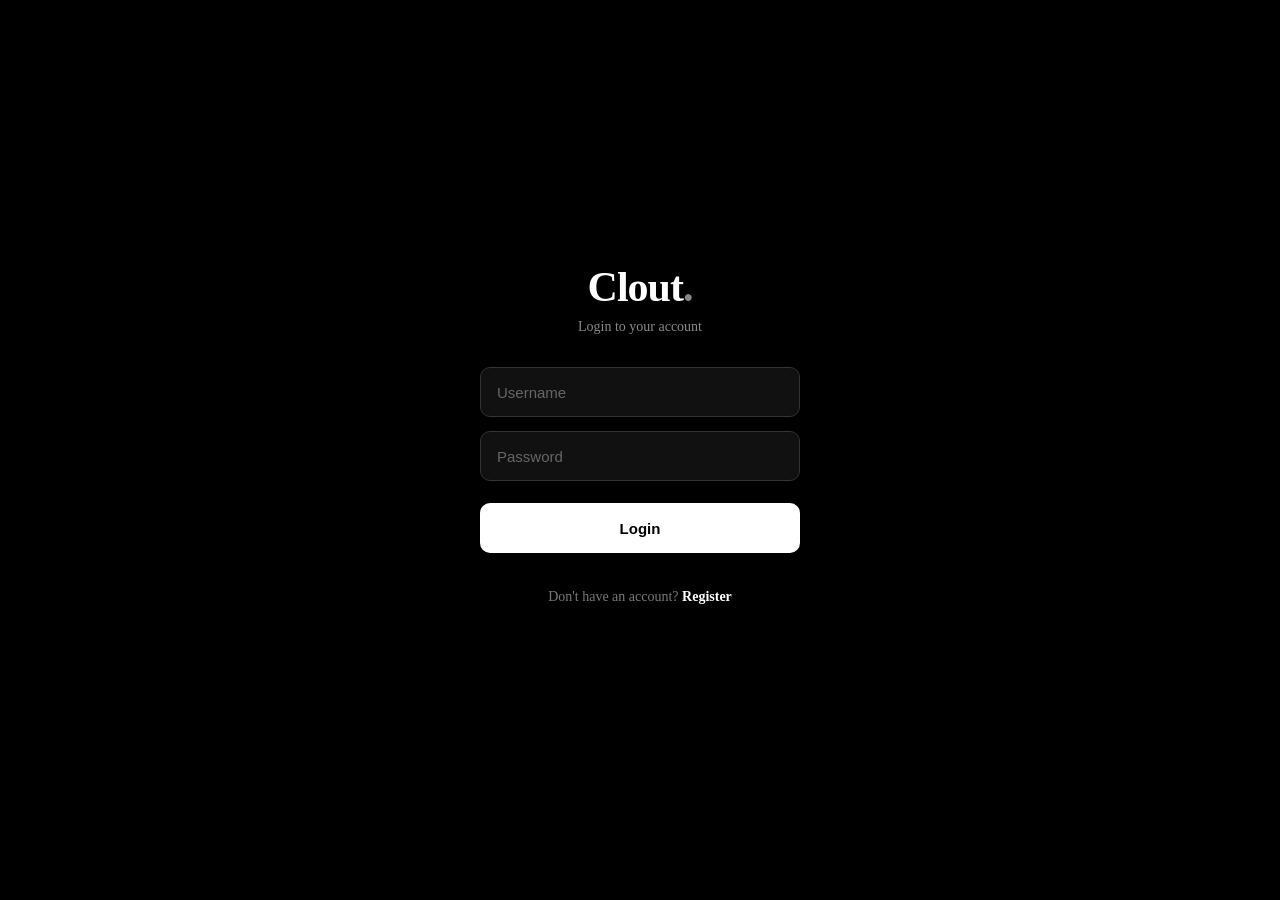
==== templates/login.html @ d1ea8afc "Initial commit" ====
<!DOCTYPE html>
<html lang="en">
<head>
    <meta charset="UTF-8">
    <meta name="viewport" content="width=device-width, initial-scale=1.0">

    <title>Login - Clout</title>

    <link rel="stylesheet" href="/static/style.css">
</head>

<body>

    <div class="login-container">

        <h1>Clout</h1>
        <p>Login to your account</p>

        <form id="loginForm">

            <input
                type="text"
                id="username"
                placeholder="Username"
                required
            >

            <input
                type="password"
                id="password"
                placeholder="Password"
                required
            >

            <button type="submit">
                Login
            </button>
            <p class="auth-switch">
    Don't have an account?
    <a href="/register">Register</a>
</p>

        </form>

        <p id="errorMessage"></p>

    </div>

    <script src="/static/login.js"></script>

</body>
</html>
---- static/style.css ----
/* =========================
   Responsive Design
========================= */

/* Tablet */
@media (max-width: 768px) {

    .chat-container {
        max-width: 100%;
        height: 100vh;
    }

    .chat-header {
        height: 65px;
        padding: 0 15px;
    }

    .room-info {
        gap: 10px;
    }

    .room-info h1 {
        font-size: 19px;
    }

    .room-info p {
        font-size: 12px;
    }

    .chat-messages {
        padding: 15px;
    }

    #messages .message {
        max-width: 80%;
    }

    .chat-input-area {
        padding: 10px 15px;
    }
}


/* Mobile */
@media (max-width: 480px) {

    .chat-header {
        height: 60px;
        padding: 0 10px;
    }

    .room-info {
        gap: 8px;
    }

    .room-info h1 {
        font-size: 17px;
    }

    .room-info p {
        font-size: 11px;
    }

    .back-button,
    .menu-button {
        width: 36px;
        height: 36px;
        font-size: 18px;
    }

    .chat-messages {
        padding: 12px 10px;
    }

    #messages {
        gap: 8px;
    }

    #messages .message {
    max-width: 85%;
    padding: 9px 12px;
    font-size: 14px;
    overflow-wrap: anywhere;
}

    .chat-input-area {
        min-height: 65px;
        padding: 8px 10px;
        gap: 8px;
    }

    #messageText {
        height: 42px;
        padding: 0 14px;
        font-size: 14px;
    }

    #sendButton {
        width: 42px;
        height: 42px;
        font-size: 16px;
    }


    /* Login / Register */

    .login-container {
        max-width: 100%;
        padding: 25px 20px;
    }

    .login-container h1 {
        font-size: 36px;
    }

    .login-container > p {
        font-size: 13px;
        margin-bottom: 25px;
    }

    #loginForm {
        gap: 12px;
    }

    #loginForm input,
    #loginForm button {
        height: 48px;
    }
}

* {
    margin: 0;
    padding: 0;
    box-sizing: border-box;
}
body {
    margin: 0;
    min-height: 100vh;

    display: flex;
    justify-content: center;
    align-items: center;

    background: black;
    color: white;
}

/* =========================
   Chat Container
========================= */

.chat-container {
    width: 100%;
    max-width: 900px;
    height: 100vh;
    margin: auto;

    display: flex;
    flex-direction: column;

    background-color: #111;
}


/* =========================
   Header
========================= */

.chat-header {
    height: 70px;
    padding: 0 20px;

    display: flex;
    align-items: center;
    justify-content: space-between;

    border-bottom: 1px solid #333;
}

.room-info {
    display: flex;
    align-items: center;
    gap: 15px;
}

.room-info h1 {
    font-size: 22px;
}

.room-info p {
    font-size: 13px;
    color: #aaa;
    margin-top: 4px;
}

.back-button,
.menu-button {
    width: 40px;
    height: 40px;

    margin: 0;

    border: none;
    border-radius: 50%;

    background-color: #222;
    color: white;

    font-size: 20px;
    cursor: pointer;
}

.back-button:hover,
.menu-button:hover {
    background-color: #333;
}


/* =========================
   Messages
========================= */

.chat-messages {
    flex: 1;
    overflow-y: auto;

    padding: 20px;
}

#messages {
    list-style: none;

    display: flex;
    flex-direction: column;
    gap: 10px;
}


/* =========================
   Message Input
========================= */

.chat-input-area {
    min-height: 70px;

    display: flex;
    align-items: center;
    gap: 10px;

    padding: 12px 20px;

    border-top: 1px solid #333;
}

#messageText {
    flex: 1;

    height: 45px;

    padding: 0 18px;

    border: 1px solid #333;
    border-radius: 25px;

    outline: none;

    background-color: #222;
    color: white;

    font-size: 15px;
}

#messageText:focus {
    border-color: #666;
}

#messageText::placeholder {
    color: #777;
}


#sendButton {
    width: 45px;
    height: 45px;

    margin: 0;

    border: none;
    border-radius: 50%;

    background-color: white;
    color: black;

    cursor: pointer;

    font-size: 18px;
}

#sendButton:hover {
    transform: scale(1.05);
}

#messages .message {
    width: fit-content;
    max-width: 70%;

    padding: 10px 14px;

    background-color: #252525;
    color: white;

    border-radius: 15px;

    overflow-wrap: break-word;
}
.my-message {
    align-self: flex-end;
    background-color: #ffffff;
    color: #000000;
}

.other-message {
    align-self: flex-start;
    background-color: #252525;
    color: white;
}
.system-message {
    align-self: center;
    color: #888;
    font-size: 12px;
}

/* =========================
   Login Page
========================= */

.login-container {
    width: 100%;
    max-width: 400px;

    padding: 40px;

    text-align: center;
}

.login-container h1 {
    font-size: 42px;
    margin-bottom: 8px;
}

.login-container > p {
    color: #888;
    font-size: 14px;
    margin-bottom: 30px;
}

#loginForm {
    display: flex;
    flex-direction: column;
    gap: 14px;
}

#loginForm input {
    width: 100%;
    height: 50px;

    padding: 0 16px;

    border: 1px solid #333;
    border-radius: 10px;

    outline: none;

    background: #111;
    color: white;

    font-size: 15px;
}

#loginForm input::placeholder {
    color: #666;
}

#loginForm input:focus {
    border-color: #777;
}

#loginForm button {
    width: 100%;
    height: 50px;

    margin-top: 8px;

    border: none;
    border-radius: 10px;

    background: white;
    color: black;

    font-size: 15px;
    font-weight: 600;

    cursor: pointer;
}

#loginForm button:hover {
    opacity: 0.9;
}

#errorMessage {
    margin-top: 18px;
    color: #ff6b6b;
    font-size: 14px;
}

/* =========================
   Clout Branding
========================= */

.login-container h1 {
    letter-spacing: -1px;
    font-weight: 700;
}

.login-container h1::after {
    content: ".";
    color: #888;
}

.login-container > p {
    margin-bottom: 32px;
}

/* =========================
   Register / Auth Switch
========================= */

.auth-switch {
    margin-top: 22px !important;
    margin-bottom: 0 !important;

    color: #777;
    font-size: 14px;
}

.auth-switch a {
    color: white;
    text-decoration: none;
    font-weight: 600;
}

.auth-switch a:hover {
    text-decoration: underline;
}

/* =========================
   Register Page
========================= */

#registerForm {
    display: flex;
    flex-direction: column;
    gap: 14px;
}

#registerForm input {
    width: 100%;
    height: 50px;

    padding: 0 16px;

    border: 1px solid #333;
    border-radius: 10px;

    outline: none;

    background: #111;
    color: white;

    font-size: 15px;
}

#registerForm input::placeholder {
    color: #666;
}

#registerForm input:focus {
    border-color: #777;
}

#registerForm button {
    width: 100%;
    height: 50px;

    margin-top: 8px;

    border: none;
    border-radius: 10px;

    background: white;
    color: black;

    font-size: 15px;
    font-weight: 600;

    cursor: pointer;
}

#registerForm button:hover {
    opacity: 0.9;
}
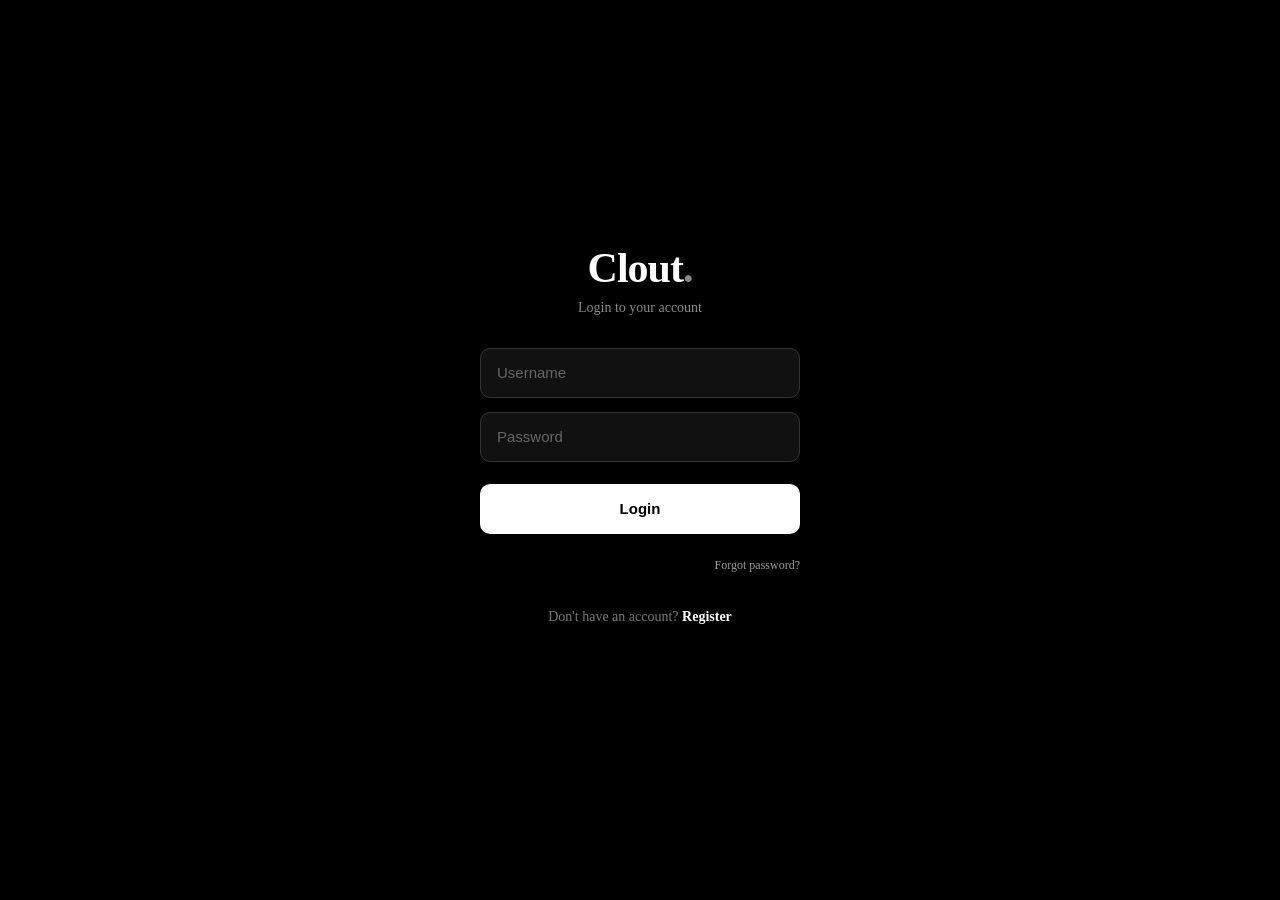
==== commit 2710bd44: "feat: add message editing and deletion; simplify authentication" ====
--- a/templates/login.html
+++ b/templates/login.html
@@ -35,6 +35,9 @@
             <button type="submit">
                 Login
             </button>
+            <div class="forgot-password-link">
+    <a href="/forgot-password-page">Forgot password?</a>
+</div>
             <p class="auth-switch">
     Don't have an account?
     <a href="/register">Register</a>
--- a/static/style.css
+++ b/static/style.css
@@ -1,22 +1,73 @@
+@media (max-width: 600px) {
+    html,
+    body {
+        width: 100%;
+        height: 100%;
+        margin: 0;
+        padding: 0;
+        overflow: hidden;
+    }
+
+    body {
+        display: block;
+        min-height: 100dvh;
+    }
+
+    .chat-container {
+        position: fixed;
+        top: 0;
+        left: 0;
+        width: 100%;
+        height: 100dvh;
+        min-height: 0;
+        margin: 0;
+        max-width: none;
+        border-radius: 0;
+    }
+    
+}
+html,
+body {
+    margin: 0;
+    padding: 0;
+}
+
 /* =========================
    Responsive Design
 ========================= */
 
-/* Tablet */
 @media (max-width: 768px) {
 
+    html,
+    body {
+        width: 100%;
+        height: 100%;
+        overflow: hidden;
+    }
+
     .chat-container {
-        max-width: 100%;
-        height: 100vh;
+        width: 100%;
+        max-width: none;
+        height: 100dvh;
+        min-height: 0;
+        margin: 0;
+
+        border-radius: 0;
+
+        display: flex;
+        flex-direction: column;
+        overflow: hidden;
     }
 
     .chat-header {
+        flex-shrink: 0;
         height: 65px;
         padding: 0 15px;
     }
 
     .room-info {
         gap: 10px;
+        min-width: 0;
     }
 
     .room-info h1 {
@@ -28,20 +79,73 @@
     }
 
     .chat-messages {
+        flex: 1;
+        min-height: 0;
+        overflow-y: auto;
         padding: 15px;
     }
 
+    #messages {
+        gap: 8px;
+    }
+
     #messages .message {
-        max-width: 80%;
+        max-width: 85%;
+        padding: 9px 12px;
+        font-size: 14px;
+
+        overflow-wrap: anywhere;
+        word-break: break-word;
     }
 
     .chat-input-area {
-        padding: 10px 15px;
-    }
-}
-
-
-/* Mobile */
+        flex-shrink: 0;
+
+        min-height: 65px;
+
+        padding: 8px 10px;
+        padding-bottom: calc(
+            8px + env(safe-area-inset-bottom)
+        );
+
+        gap: 8px;
+    }
+
+    #messageText {
+        min-width: 0;
+        width: 100%;
+        height: 42px;
+
+        padding: 0 14px;
+
+        font-size: 16px;
+    }
+
+    #sendButton {
+        flex-shrink: 0;
+
+        width: 42px;
+        height: 42px;
+
+        font-size: 16px;
+    }
+
+    .back-button,
+    .menu-button {
+        flex-shrink: 0;
+
+        width: 36px;
+        height: 36px;
+
+        font-size: 18px;
+    }
+}
+
+
+/* =========================
+   Small Phones
+========================= */
+
 @media (max-width: 480px) {
 
     .chat-header {
@@ -61,44 +165,81 @@
         font-size: 11px;
     }
 
-    .back-button,
-    .menu-button {
-        width: 36px;
-        height: 36px;
-        font-size: 18px;
-    }
-
     .chat-messages {
-        padding: 12px 10px;
-    }
-
-    #messages {
-        gap: 8px;
+        padding: 10px;
     }
 
     #messages .message {
-    max-width: 85%;
-    padding: 9px 12px;
-    font-size: 14px;
-    overflow-wrap: anywhere;
-}
+        max-width: 88%;
+        padding: 9px 12px;
+        font-size: 14px;
+    }
 
     .chat-input-area {
-        min-height: 65px;
-        padding: 8px 10px;
-        gap: 8px;
+        min-height: 62px;
+        padding: 8px;
+        padding-bottom: calc(
+            8px + env(safe-area-inset-bottom)
+        );
     }
 
     #messageText {
         height: 42px;
-        padding: 0 14px;
-        font-size: 14px;
+        font-size: 16px;
     }
 
     #sendButton {
         width: 42px;
         height: 42px;
+    }
+}
+
+@media (max-width: 600px) {
+    .message-form {
+        bottom: 15px;
+        left: 16px;
+        right: 16px;
+        gap: 12px;
+    }
+
+    .message-form input {
+        height: 54px;
         font-size: 16px;
+    }
+
+    .message-form button {
+        width: 54px;
+        height: 54px;
+    }
+}
+
+    /* MESSAGE INPUT */
+    .chat-input-area {
+        flex-shrink: 0;
+        display: flex;
+        align-items: center;
+        gap: 10px;
+
+        padding: 10px;
+        padding-bottom: calc(
+            10px + env(safe-area-inset-bottom)
+        );
+
+        width: 100%;
+        box-sizing: border-box;
+    }
+
+    #messageText {
+        flex: 1;
+        min-width: 0;
+        width: 100%;
+        box-sizing: border-box;
+
+        font-size: 16px;
+    }
+
+    #sendButton {
+        flex-shrink: 0;
     }
 
 
@@ -126,7 +267,7 @@
     #loginForm button {
         height: 48px;
     }
-}
+
 
 * {
     margin: 0;
@@ -153,7 +294,7 @@
     width: 100%;
     max-width: 900px;
     height: 100vh;
-    margin: auto;
+    margin: 0px;
 
     display: flex;
     flex-direction: column;
@@ -248,8 +389,9 @@
     gap: 10px;
 
     padding: 12px 20px;
-
     border-top: 1px solid #333;
+
+    
 }
 
 #messageText {
@@ -508,4 +650,696 @@
 
 #registerForm button:hover {
     opacity: 0.9;
+}
+/* =========================
+   Home / Room List
+========================= */
+
+.box {
+    width: 100%;
+    max-width: 500px;
+    padding: 35px;
+
+    background: #111;
+    border: 1px solid #222;
+    border-radius: 16px;
+
+    box-shadow: 0 10px 40px rgba(0, 0, 0, 0.4);
+}
+
+.box h1 {
+    font-size: 42px;
+    letter-spacing: -1px;
+    margin-bottom: 25px;
+}
+
+.box h1::after {
+    content: ".";
+    color: #888;
+}
+
+.box h2 {
+    font-size: 18px;
+    margin-bottom: 12px;
+}
+
+.box input {
+    width: calc(100% - 85px);
+    height: 45px;
+
+    padding: 0 14px;
+
+    border: 1px solid #333;
+    border-radius: 10px;
+
+    outline: none;
+
+    background: #222;
+    color: white;
+
+    font-size: 14px;
+}
+
+.box input::placeholder {
+    color: #777;
+}
+
+.box input:focus {
+    border-color: #666;
+}
+
+#createRoomButton {
+    width: 75px;
+    height: 45px;
+
+    margin-left: 6px;
+
+    border: none;
+    border-radius: 10px;
+
+    background: white;
+    color: black;
+
+    font-weight: 600;
+    cursor: pointer;
+}
+
+#createRoomButton:hover {
+    opacity: 0.9;
+}
+
+/* =========================
+   Room List
+========================= */
+
+#roomList {
+    list-style: none;
+
+    display: flex;
+    flex-direction: column;
+    gap: 10px;
+
+    margin-top: 15px;
+}
+
+#roomList li {
+    min-height: 48px;
+
+    padding: 8px 10px;
+
+    display: flex;
+    align-items: center;
+    justify-content: space-between;
+    gap: 10px;
+
+    background: #1b1b1b;
+    border: 1px solid #292929;
+    border-radius: 10px;
+
+    color: white;
+}
+
+#roomList button {
+    height: 34px;
+
+    padding: 0 12px;
+
+    border: none;
+    border-radius: 8px;
+
+    background: #2a2a2a;
+    color: white;
+
+    cursor: pointer;
+}
+
+#roomList button:hover {
+    background: #333;
+}
+
+#errorMessage {
+    margin-top: 15px;
+
+    color: #ff6b6b;
+    font-size: 14px;
+}
+
+
+/* =========================
+   Home - Mobile
+========================= */
+
+
+.input-area {
+    flex-shrink: 0;
+    display: flex;
+    align-items: center;
+    gap: 10px;
+    padding: 12px;
+    padding-bottom: calc(12px + env(safe-area-inset-bottom));
+}
+#messageInput {
+    flex: 1;
+    min-width: 0;
+}
+
+
+
+@media (max-width: 600px) {
+
+    .chat-container {
+        width: 100%;
+        height: 100dvh;
+        margin: 0;
+        display: flex;
+        flex-direction: column;
+        overflow: hidden;
+    }
+
+    .chat-messages {
+        flex: 1 1 auto;
+        min-height: 0;
+        overflow-y: auto;
+    }
+
+    .chat-input-area {
+        position: fixed;
+        left: 0;
+        right: 0;
+        bottom: 0;
+
+        height: 70px;
+
+        display: flex;
+        align-items: center;
+        gap: 10px;
+
+        padding: 10px 12px;
+        padding-bottom: calc(10px + env(safe-area-inset-bottom));
+
+        background: #111;
+        border-top: 1px solid #333;
+
+        z-index: 1000;
+    }
+
+    #messageText {
+        flex: 1;
+        min-width: 0;
+        width: auto;
+        height: 45px;
+
+        box-sizing: border-box;
+        font-size: 16px;
+    }
+
+    #sendButton {
+        flex: 0 0 45px;
+        width: 45px;
+        height: 45px;
+    }
+
+    .chat-messages {
+        padding-bottom: 85px;
+    }
+} 
+.legal-container {
+    width: min(900px, 92%);
+    margin: 40px auto;
+    padding: 30px;
+    border-radius: 30px;
+}
+
+.legal-header {
+    margin-bottom: 40px;
+}
+
+.legal-header h1 {
+    margin-bottom: 5px;
+}
+
+.legal-header h2 {
+    margin-bottom: 8px;
+}
+
+.legal-header p {
+    opacity: 0.65;
+    font-size: 14px;
+}
+
+.legal-content section {
+    margin-bottom: 32px;
+}
+
+.legal-content h2 {
+    margin-bottom: 12px;
+}
+
+.legal-content p,
+.legal-content li {
+    line-height: 1.7;
+}
+
+.legal-content ul {
+    padding-left: 25px;
+}
+
+.legal-content a {
+    text-decoration: underline;
+}
+
+.legal-footer {
+    margin-top: 40px;
+    padding-top: 20px;
+    border-top: 1px solid #ddd;
+    display: flex;
+    gap: 10px;
+}
+.terms-checkbox {
+    display: flex;
+    align-items: center;
+    width: 320px;
+    margin: 15px auto 20px;
+    gap: 10px;
+    text-align: left;
+    font-size: 14px;
+    line-height: 1.4;
+}
+
+.terms-checkbox input[type="checkbox"] {
+    width: 18px !important;
+    height: 18px !important;
+    min-width: 18px;
+    margin: 0;
+    padding: 0;
+    flex-shrink: 0;
+    cursor: pointer;
+}
+
+.terms-checkbox span {
+    width: auto;
+    flex: 1;
+}
+
+.terms-checkbox a {
+    color: #8b5cf6;
+    text-decoration: underline;
+}
+.room-info {
+    display: flex;
+    align-items: center;
+    gap: 14px;
+}
+
+.room-title {
+    display: flex;
+    flex-direction: column;
+    justify-content: center;
+}
+
+.room-title h4 {
+    margin: 0;
+    font-size: 20px;
+    font-weight: 600;
+    display: flex;
+    align-items: center;
+
+}
+
+.room-title p {
+    margin: 2px 0 0;
+    font-size: 12px;
+    opacity: 0.65;
+}
+.chat-header {
+    display: flex;
+    align-items: center;
+    justify-content: space-between;
+    padding: 10px 14px;
+}
+.chat-header {
+    display: grid;
+    grid-template-columns: 1fr auto 1fr;
+    align-items: center;
+    padding: 10px 14px;
+}
+
+.room-info {
+    display: contents;
+}
+
+.back-button {
+    justify-self: start;
+}
+
+.room-title {
+    grid-column: 2;
+    text-align: center;
+}
+
+.menu-button {
+    justify-self: end;
+}
+#logout {
+    display: block;
+    margin: 20px auto 0;
+
+    padding: 9px 18px;
+
+    border: 1px solid #333;
+    border-radius: 8px;
+
+    background: transparent;
+    color: #aaa;
+
+    font-size: 13px;
+    font-weight: 500;
+
+    cursor: pointer;
+
+    transition: 0.2s ease;
+}
+
+#logout:hover {
+    background: #1c1c1c;
+    color: #fff;
+    border-color: #444;
+}
+
+#logout:active {
+    transform: scale(0.96);
+}
+.logout-container {
+    display: flex;
+    justify-content: center;
+    margin-top: 24px;
+    padding-top: 16px;
+    border-top: 1px solid #242424;
+}
+
+#logout {
+    padding: 9px 18px;
+
+    border: 1px solid #333;
+    border-radius: 8px;
+
+    background: transparent;
+    color: #aaa;
+
+    font-size: 13px;
+    cursor: pointer;
+
+    transition: 0.2s ease;
+}
+
+#logout:hover {
+    background: #1c1c1c;
+    color: #fff;
+    border-color: #444;
+}
+/* =========================
+   Message Action Menu
+   ========================= */
+
+.message-menu {
+    position: fixed !important;
+
+    top: 50% !important;
+    left: 50% !important;
+
+    width: 180px;
+
+    padding: 6px;
+
+    display: none;
+    flex-direction: column;
+    gap: 3px;
+
+    transform: translate(-50%, -50%) !important;
+
+    background: #1c1c1c;
+    border: 1px solid #333;
+    border-radius: 14px;
+
+    box-shadow: 0 20px 50px rgba(0, 0, 0, 0.65);
+
+    z-index: 99999;
+}
+
+.message-menu button {
+    width: 100%;
+    height: 44px;
+
+    padding: 0 12px;
+
+    border: none;
+    border-radius: 9px;
+
+    background: transparent;
+
+    color: #eeeeee;
+
+    font-family: inherit;
+    font-size: 14px;
+
+    text-align: left;
+
+    cursor: pointer;
+
+    transition:
+        background 0.15s ease,
+        color 0.15s ease;
+}
+
+.message-menu button:hover {
+    background: #292929;
+}
+
+#editMessage:hover {
+    color: #ffffff;
+}
+
+#deleteMessage {
+    color: #ff7070;
+}
+
+#deleteMessage:hover {
+    background: rgba(255, 80, 80, 0.12);
+    color: #ff5555;
+}
+
+/* ================================
+   Clout - Reset Password Page
+================================ */
+
+.reset-password-page {
+    min-height: 100vh;
+    margin: 0;
+    padding: 24px;
+    box-sizing: border-box;
+
+    display: flex;
+    align-items: center;
+    justify-content: center;
+
+    background: #000;
+    color: #fff;
+    font-family: Arial, sans-serif;
+}
+
+.reset-password-container {
+    width: 100%;
+    max-width: 420px;
+    margin: auto;
+}
+
+.reset-brand {
+    margin: 0 0 28px;
+    text-align: center;
+
+    font-size: 36px;
+    font-weight: 800;
+    letter-spacing: -1.5px;
+}
+
+.reset-brand::after {
+    content: ".";
+    color: #888;
+}
+
+.reset-password-card {
+    padding: 36px;
+
+    background: #0b0b0b;
+    border: 1px solid #222;
+    border-radius: 16px;
+}
+
+.reset-icon {
+    width: 52px;
+    height: 52px;
+    margin-bottom: 22px;
+
+    display: flex;
+    align-items: center;
+    justify-content: center;
+
+    background: #171717;
+    border: 1px solid #292929;
+    border-radius: 14px;
+
+    font-size: 24px;
+}
+
+.reset-password-card h2 {
+    margin: 0 0 12px;
+
+    font-size: 25px;
+    font-weight: 700;
+    letter-spacing: -0.6px;
+}
+
+.reset-description {
+    margin: 0 0 28px;
+
+    color: #999;
+    font-size: 14px;
+    line-height: 1.6;
+}
+
+.reset-password-form {
+    display: flex;
+    flex-direction: column;
+    gap: 20px;
+}
+
+.reset-form-group {
+    display: flex;
+    flex-direction: column;
+    gap: 9px;
+}
+
+.reset-form-group label {
+    color: #e5e5e5;
+    font-size: 13px;
+    font-weight: 600;
+}
+
+.reset-form-group input {
+    width: 100%;
+    padding: 14px;
+
+    box-sizing: border-box;
+
+    background: #111;
+    border: 1px solid #333;
+    border-radius: 10px;
+
+    color: #fff;
+    font-size: 14px;
+
+    outline: none;
+    transition: border-color 0.2s, background 0.2s;
+}
+
+.reset-form-group input::placeholder {
+    color: #666;
+}
+
+.reset-form-group input:focus {
+    border-color: #888;
+    background: #141414;
+}
+
+.reset-submit-btn {
+    width: 100%;
+    margin-top: 4px;
+    padding: 14px;
+
+    background: #fff;
+    border: none;
+    border-radius: 10px;
+
+    color: #000;
+    font-size: 14px;
+    font-weight: 700;
+
+    cursor: pointer;
+    transition: background 0.2s, transform 0.2s;
+}
+
+.reset-submit-btn:hover {
+    background: #dedede;
+}
+
+.reset-submit-btn:active {
+    transform: scale(0.98);
+}
+
+.reset-footer {
+    margin: 26px 0 0;
+
+    color: #888;
+    font-size: 13px;
+    text-align: center;
+    line-height: 1.7;
+}
+
+.reset-footer a {
+    margin-left: 4px;
+
+    color: #fff;
+    font-weight: 600;
+    text-decoration: none;
+}
+
+.reset-footer a:hover {
+    text-decoration: underline;
+}
+
+.reset-security-note {
+    margin: 22px 0 0;
+
+    color: #666;
+    font-size: 12px;
+    text-align: center;
+}
+
+/* Mobile responsive */
+
+@media (max-width: 480px) {
+    .reset-password-page {
+        padding: 18px;
+    }
+
+    .reset-brand {
+        margin-bottom: 22px;
+        font-size: 32px;
+    }
+
+    .reset-password-card {
+        padding: 26px 22px;
+        border-radius: 14px;
+    }
+
+    .reset-password-card h2 {
+        font-size: 23px;
+    }
+}
+.forgot-password-link {
+    display: flex;
+    justify-content: flex-end;
+    margin-top: 10px;
+}
+
+.forgot-password-link a {
+    color: #999;
+    font-size: 12px;
+    text-decoration: none;
+    transition: color 0.2s ease;
+}
+
+.forgot-password-link a:hover {
+    color: #fff;
+    text-decoration: underline;
 }
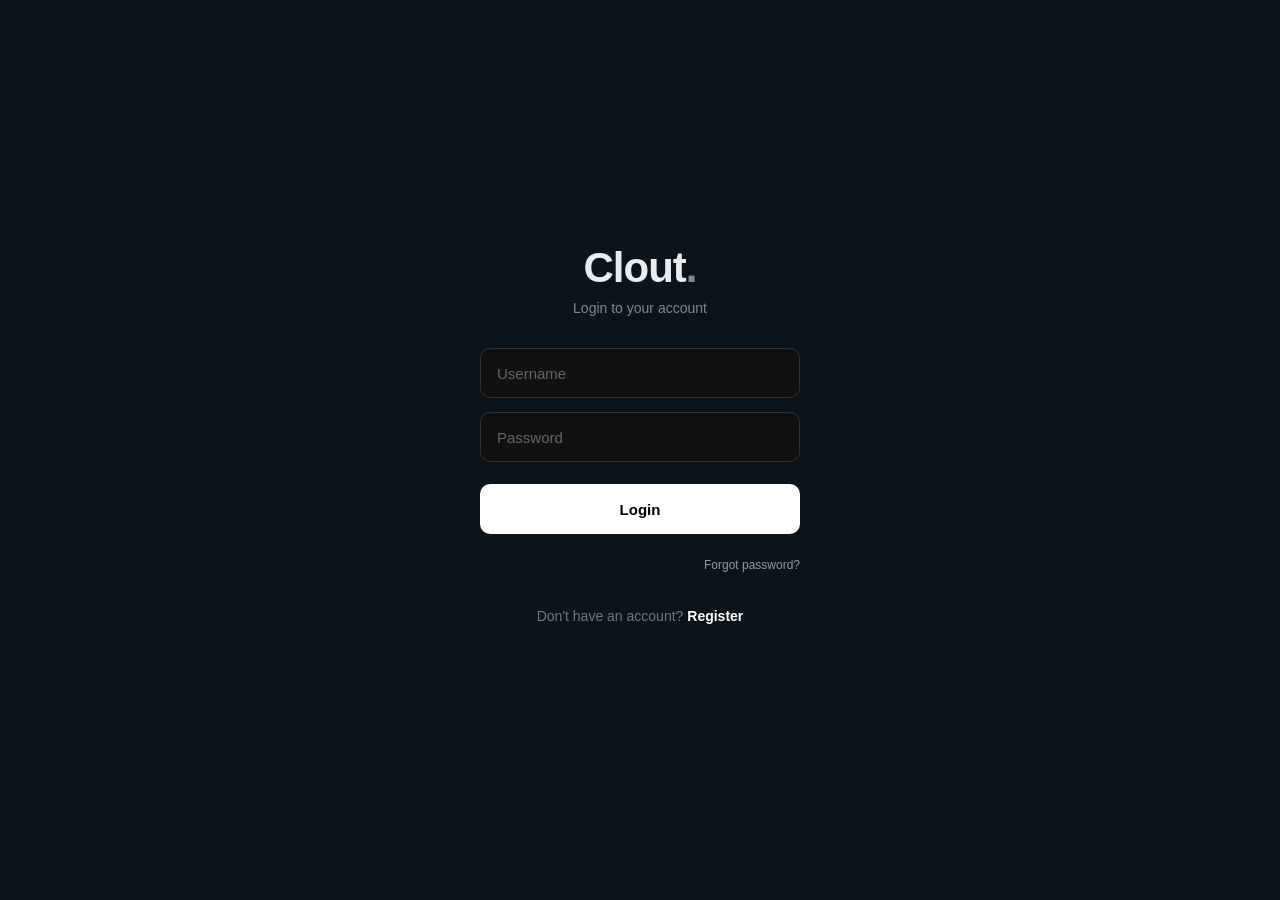
==== commit 24019f20: "added private chat" ====
--- a/templates/login.html
+++ b/templates/login.html
@@ -49,7 +49,7 @@
 
     </div>
 
-    <script src="/static/login.js"></script>
+      <script type="module" src="/static/login.js?v=3"></script>
+</body>
 
-</body>
 </html>
--- a/static/style.css
+++ b/static/style.css
@@ -1342,4 +1342,348 @@
 .forgot-password-link a:hover {
     color: #fff;
     text-decoration: underline;
+}
+/* Navigation tabs */
+
+.chat-tabs {
+    display: flex;
+    gap: 10px;
+    padding: 12px 0;
+    border-bottom: 1px solid #2a3942;
+    margin-bottom: 20px;
+}
+
+.tab {
+    padding: 10px 18px;
+    border-radius: 25px;
+    background: transparent;
+    border: 1px solid #303d45;
+    color: #aebac1;
+    font-size: 14px;
+    cursor: pointer;
+}
+
+.tab.active {
+    background: #103d32;
+    color: #00a884;
+    border-color: #00a884;
+}
+
+.tab:hover {
+    background: #202c33;
+}
+
+/* Sections */
+
+.tab-content {
+    display: none;
+}
+
+.tab-content.active {
+    display: block;
+}
+
+/* Create group */
+
+.create-group {
+    display: flex;
+    gap: 10px;
+}
+
+.create-group input {
+    flex: 1;
+    min-width: 0;
+    padding: 13px;
+    border-radius: 9px;
+    background: #202c33;
+    border: 1px solid #34434c;
+    color: white;
+}
+
+.create-group button {
+    padding: 12px 18px;
+    border-radius: 9px;
+    background: #00a884;
+    color: white;
+}
+@import url('https://fonts.googleapis.com/css2?family=Inter:wght@400;500;600;700;800&display=swap');
+
+:root {
+    --bg: #0b141a;
+    --panel: #111b21;
+    --card: #202c33;
+    --card-hover: #26343d;
+    --green: #00a884;
+    --text: #e9edef;
+    --muted: #8696a0;
+    --border: #26343d;
+}
+
+* {
+    margin: 0;
+    padding: 0;
+    box-sizing: border-box;
+}
+
+body {
+    background: var(--bg);
+    color: var(--text);
+    font-family: 'Inter', sans-serif;
+    min-height: 100vh;
+    padding: 30px 15px;
+}
+
+/* Main dashboard */
+
+.box {
+    width: 100%;
+    max-width: 650px;
+    min-height: 90vh;
+    margin: auto;
+    padding: 30px;
+    background: var(--panel);
+    border: 1px solid var(--border);
+    border-radius: 12px;
+}
+
+/* Logo */
+
+h1 {
+    font-size: 36px;
+    font-weight: 800;
+    letter-spacing: -2px;
+    margin-bottom: 30px;
+    color: var(--text);
+}
+
+h1::after {
+    content: ".";
+    color: var(--green);
+}
+
+/* Navigation */
+
+.chat-tabs {
+    display: flex;
+    gap: 10px;
+    border-bottom: 1px solid var(--border);
+    padding-bottom: 15px;
+    margin-bottom: 20px;
+}
+
+.tab {
+    padding: 10px 18px;
+    border-radius: 25px;
+    background: transparent;
+    border: 1px solid #34434c;
+    color: #aebac1;
+    font-size: 14px;
+    font-weight: 500;
+    cursor: pointer;
+    transition: 0.2s;
+}
+
+.tab:hover {
+    background: var(--card);
+}
+
+.tab.active {
+    background: #103d32;
+    color: #00d9a5;
+    border-color: var(--green);
+}
+
+/* Sections */
+
+.tab-content {
+    display: none;
+}
+
+.tab-content.active {
+    display: block;
+}
+
+/* Headings */
+
+h2 {
+    font-size: 15px;
+    font-weight: 600;
+    color: var(--muted);
+    margin: 24px 0 12px;
+}
+
+/* Chat lists */
+
+#dmList,
+#userList,
+#roomList {
+    list-style: none;
+    display: flex;
+    flex-direction: column;
+    gap: 4px;
+    width: 100%;
+}
+
+/* Individual chat rows */
+
+#dmList li,
+#userList li,
+#roomList li {
+    display: flex;
+    align-items: center;
+    justify-content: space-between;
+    gap: 12px;
+    min-height: 65px;
+    padding: 12px 14px;
+    background: transparent;
+    border-bottom: 1px solid #26343d;
+    border-radius: 8px;
+    color: var(--text);
+    font-size: 14px;
+    transition: background 0.2s;
+}
+
+#dmList li:hover,
+#userList li:hover,
+#roomList li:hover {
+    background: var(--card);
+}
+
+/* Chat buttons */
+
+#dmList button,
+#userList button,
+#roomList button {
+    padding: 9px 17px;
+    background: #2a3942;
+    color: #e9edef;
+    border: none;
+    border-radius: 8px;
+    font-size: 13px;
+    font-weight: 600;
+    cursor: pointer;
+    transition: 0.2s;
+    white-space: nowrap;
+}
+
+#dmList button:hover,
+#userList button:hover,
+#roomList button:hover {
+    background: var(--green);
+    color: white;
+}
+
+/* Create group */
+
+.create-group {
+    display: flex;
+    gap: 10px;
+}
+
+.create-group input,
+#roomName {
+    flex: 1;
+    min-width: 0;
+    padding: 13px 15px;
+    background: var(--card);
+    color: var(--text);
+    border: 1px solid var(--border);
+    border-radius: 9px;
+    outline: none;
+    font-size: 14px;
+}
+
+#roomName:focus {
+    border-color: var(--green);
+}
+
+#createRoomButton {
+    padding: 12px 20px;
+    background: var(--green);
+    color: white;
+    border: none;
+    border-radius: 9px;
+    font-weight: 600;
+    cursor: pointer;
+}
+
+#createRoomButton:hover {
+    background: #06cf9c;
+}
+
+/* Error */
+
+#errorMessage {
+    color: #ff6b6b;
+    font-size: 13px;
+    margin-top: 10px;
+}
+
+/* Logout */
+
+.logout-container {
+    margin-top: 30px;
+    padding-top: 25px;
+    border-top: 1px solid var(--border);
+    display: flex;
+    justify-content: center;
+}
+
+#logout {
+    padding: 11px 25px;
+    background: transparent;
+    color: #ff7777;
+    border: 1px solid #493535;
+    border-radius: 9px;
+    cursor: pointer;
+}
+
+#logout:hover {
+    background: #492b2b;
+}
+
+/* Scrollbar */
+
+::-webkit-scrollbar {
+    width: 6px;
+}
+
+::-webkit-scrollbar-thumb {
+    background: #34434c;
+    border-radius: 10px;
+}
+
+/* Mobile */
+
+@media(max-width: 600px) {
+
+    body {
+        padding: 0;
+    }
+
+    .box {
+        min-height: 100vh;
+        border-radius: 0;
+        border: none;
+        padding: 22px 16px;
+    }
+
+    h1 {
+        font-size: 32px;
+    }
+
+    .create-group {
+        flex-direction: column;
+    }
+
+    #roomName,
+    #createRoomButton {
+        width: 100%;
+    }
+
+    #dmList li,
+    #userList li,
+    #roomList li {
+        padding: 12px 8px;
+    }
 }
